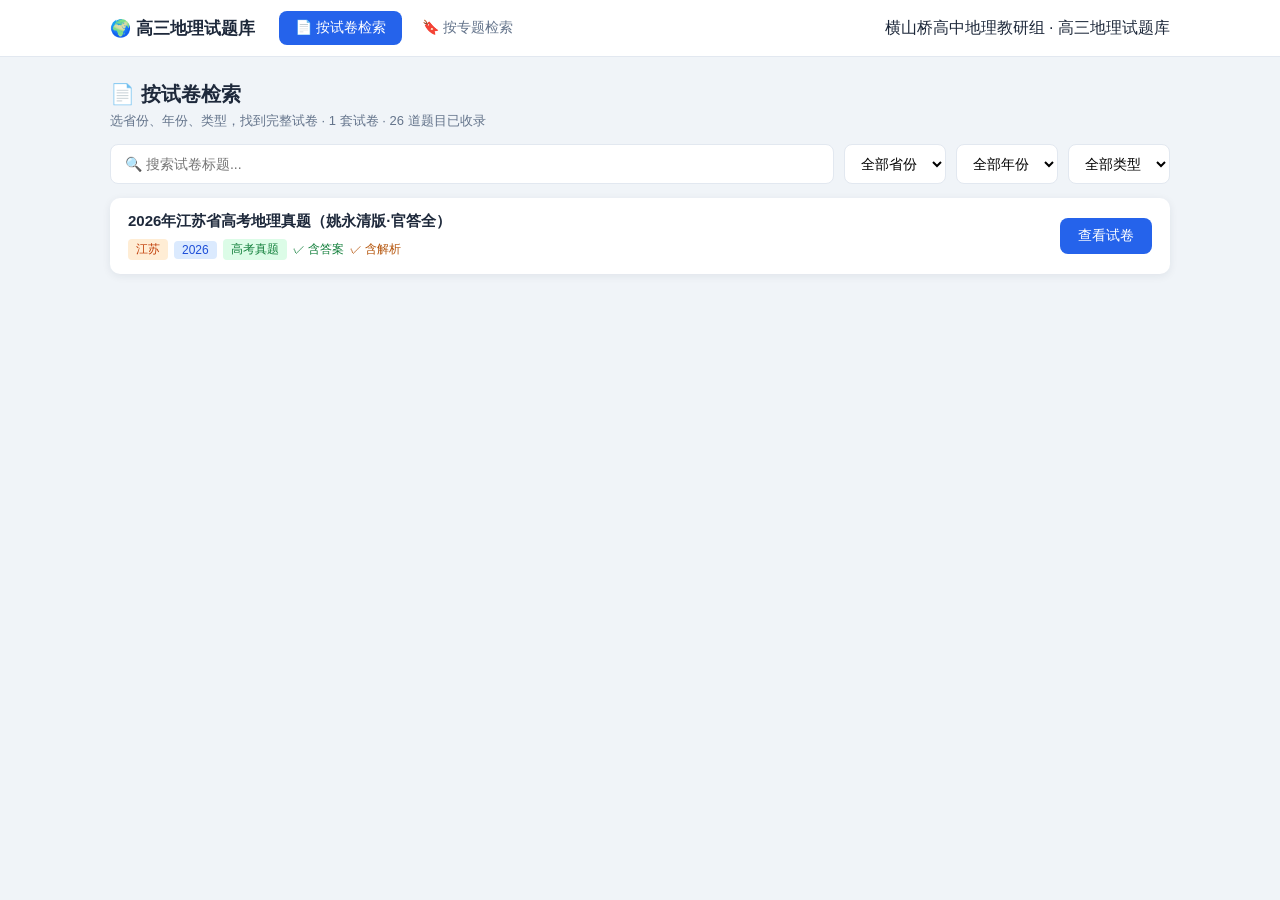
==== index.html @ 0e532f41 "update index.html" ====
<!DOCTYPE html>
<html lang="zh-CN">
<head>
  <meta charset="UTF-8">
  <meta name="viewport" content="width=device-width, initial-scale=1.0">
  <title>高三地理试题库 · 横山桥高中地理教研组</title>
  <link rel="stylesheet" href="styles.css">
</head>
<body>

  <div id="main-app">
    <header class="topbar">
      <div class="topbar-inner">
        <div class="topbar-brand">🌍 高三地理试题库</div>
        <nav class="topbar-nav">
          <button class="nav-btn active" data-tab="papers">📄 按试卷检索</button>
          <button class="nav-btn" data-tab="topics">🔖 按专题检索</button>
        </nav>
        <div class="topbar-org">横山桥高中地理教研组 · 高三地理试题库</div>
      </div>
    </header>

    <!-- 按试卷检索 -->
    <section id="tab-papers" class="tab-panel active">
      <div class="panel-header">
        <h2>📄 按试卷检索</h2>
        <p class="panel-desc">选省份、年份、类型，找到完整试卷 · <span id="stat-papers">0</span> 套试卷 · <span id="stat-questions">0</span> 道题目已收录</p>
      </div>

      <div class="search-bar">
        <input type="text" id="paper-search" class="search-input" placeholder="🔍 搜索试卷标题...">
        <select id="paper-filter-province" class="filter-select">
          <option value="">全部省份</option>
        </select>
        <select id="paper-filter-year" class="filter-select">
          <option value="">全部年份</option>
        </select>
        <select id="paper-filter-type" class="filter-select">
          <option value="">全部类型</option>
          <option>高考真题</option>
          <option>模拟题</option>
        </select>
      </div>

      <div id="paper-list" class="resource-list"></div>
    </section>

    <!-- 按专题检索 -->
    <section id="tab-topics" class="tab-panel">
      <div class="panel-header">
        <h2>🔖 按专题检索</h2>
        <p class="panel-desc">点击专题，汇集所有试卷中的相关试题，跨卷专练</p>
      </div>

      <div id="topic-overview">
        <div class="search-bar">
          <input type="text" id="topic-search" class="search-input" placeholder="🔍 输入关键词，直接全文检索所有题目（题干、材料、答案、解析、图片说明）...">
        </div>
        <div id="topic-groups"></div>
      </div>

      <div id="topic-detail" style="display:none;">
        <div class="topic-breadcrumb">
          <button id="topic-back" class="btn-ghost">← 返回专题列表</button>
          <span id="topic-current" class="topic-current"></span>
        </div>
        <div id="question-list" class="resource-list"></div>
      </div>
    </section>

  </div>

  <!-- 试卷查看层（带水印） -->
  <div id="exam-viewer" class="exam-viewer" style="display:none;">
    <div class="viewer-toolbar">
      <button id="viewer-close" class="viewer-close">✕ 关闭</button>
      <span id="viewer-title" class="viewer-title"></span>
      <a id="viewer-newtab" class="viewer-newtab" target="_blank" rel="noopener noreferrer" style="display:none;">新窗口打开 ↗</a>
    </div>
    <div class="viewer-body">
      <div id="viewer-watermark" class="viewer-watermark"></div>
      <div id="viewer-content" class="viewer-content"></div>
    </div>
  </div>

  <script src="config.js"></script>
  <script src="data.js"></script>
  <script src="app.js"></script>
</body>
</html>
---- styles.css ----
:root {
  --primary: #2563eb;
  --primary-dark: #1d4ed8;
  --bg: #f0f4f8;
  --card: #ffffff;
  --text: #1e293b;
  --text-sub: #64748b;
  --border: #e2e8f0;
  --shadow: 0 2px 8px rgba(30, 41, 59, 0.08);
  --radius: 10px;
}

* { margin: 0; padding: 0; box-sizing: border-box; }

body {
  font-family: -apple-system, BlinkMacSystemFont, "Segoe UI", "PingFang SC",
    "Hiragino Sans GB", "Microsoft YaHei", sans-serif;
  background: var(--bg);
  color: var(--text);
  min-height: 100vh;
}

/* ==================== 顶栏 ==================== */
.topbar {
  background: #fff;
  border-bottom: 1px solid var(--border);
  position: sticky; top: 0; z-index: 50;
}
.topbar-inner {
  max-width: 1100px; margin: 0 auto; padding: 0 20px;
  height: 56px; display: flex; align-items: center; gap: 24px;
}
.topbar-brand { font-weight: 700; font-size: 17px; white-space: nowrap; }
.topbar-nav { display: flex; gap: 4px; flex: 1; }
.nav-btn {
  padding: 8px 16px; border: none; background: none; border-radius: 8px;
  font-size: 14px; cursor: pointer; color: var(--text-sub); transition: all .2s;
}
.nav-btn:hover { background: var(--bg); color: var(--text); }
.nav-btn.active { background: var(--primary); color: #fff; }

/* ==================== 面板通用 ==================== */
.tab-panel { display: none; max-width: 1100px; margin: 0 auto; padding: 24px 20px 60px; }
.tab-panel.active { display: block; }
.panel-header { margin-bottom: 14px; }
.panel-header h2 { font-size: 20px; margin-bottom: 4px; }
.panel-desc { color: var(--text-sub); font-size: 13px; }

/* ==================== 搜索栏 ==================== */
.search-bar { display: flex; gap: 10px; flex-wrap: wrap; margin-bottom: 14px; }
.search-input {
  flex: 1; min-width: 200px; padding: 10px 14px;
  border: 1px solid var(--border); border-radius: 8px; font-size: 14px; outline: none;
  transition: border-color .2s;
}
.search-input:focus { border-color: var(--primary); }
.filter-select {
  padding: 10px 12px; border: 1px solid var(--border); border-radius: 8px;
  font-size: 14px; background: #fff; cursor: pointer; outline: none;
}

/* ==================== 试卷卡片 ==================== */
.resource-list { display: flex; flex-direction: column; gap: 8px; }
.exam-card {
  background: var(--card); border-radius: var(--radius); padding: 14px 18px;
  display: flex; justify-content: space-between; align-items: center; gap: 16px;
  box-shadow: var(--shadow); transition: transform .15s, box-shadow .15s;
}
.exam-card:hover { transform: translateY(-1px); box-shadow: 0 4px 16px rgba(30,41,59,.12); }
.exam-title { font-weight: 600; font-size: 15px; margin-bottom: 8px; }
.exam-meta { display: flex; flex-wrap: wrap; gap: 6px; align-items: center; }
.exam-actions { display: flex; align-items: center; gap: 8px; flex-shrink: 0; }

.badge { font-size: 12px; padding: 2px 8px; border-radius: 4px; font-weight: 500; }
.badge-year { background: #dbeafe; color: #1d4ed8; }
.badge-type { background: #dcfce7; color: #15803d; }
.badge-topic { background: #fef3c7; color: #b45309; }
.badge-province { background: #ffedd5; color: #c2410c; }
.badge-fig { background: #fce7f3; color: #9d174d; }
.badge-difficulty { background: #f1f5f9; color: #475569; }
.badge-difficulty-易 { background: #dcfce7; color: #15803d; }
.badge-difficulty-中 { background: #fef3c7; color: #b45309; }
.badge-difficulty-难 { background: #fee2e2; color: #b91c1c; }

.flag { font-size: 12px; color: var(--text-sub); }
.flag-answer { color: #15803d; }
.flag-analysis { color: #b45309; }

.btn-primary {
  padding: 9px 18px; background: var(--primary); color: #fff; border: none;
  border-radius: 8px; font-size: 14px; cursor: pointer; transition: background .2s;
  white-space: nowrap;
}
.btn-primary:hover { background: var(--primary-dark); }
.btn-sm { padding: 7px 14px; font-size: 13px; }
.btn-ghost {
  padding: 7px 14px; border: 1px solid var(--border); background: #fff;
  border-radius: 6px; font-size: 13px; cursor: pointer; color: var(--text-sub); transition: all .2s;
}
.btn-ghost:hover { border-color: var(--primary); color: var(--primary); }

/* ==================== 专题总览 ==================== */
.topic-group {
  background: var(--card); border-radius: var(--radius); padding: 14px 18px;
  box-shadow: var(--shadow); margin-bottom: 10px;
}
.topic-group-header { display: flex; align-items: center; gap: 10px; margin-bottom: 10px; }
.topic-group-header h3 { font-size: 18px; }
.group-hit { font-size: 13px; padding: 3px 12px; border-radius: 10px; background: #dbeafe; color: #1d4ed8; font-weight: 500; }
.group-hit.zero { background: #f1f5f9; color: #94a3b8; }
.topic-chips { display: flex; flex-wrap: wrap; gap: 8px; }
.topic-chip {
  padding: 8px 14px; border: 1px solid var(--border); background: #f8fafc;
  border-radius: 22px; font-size: 14px; cursor: pointer; color: var(--text);
  display: inline-flex; align-items: center; gap: 8px; transition: all .15s;
}
.topic-chip:hover { border-color: var(--primary); color: var(--primary); background: #eff6ff; }
.topic-chip.empty { opacity: .5; cursor: not-allowed; }
.chip-count {
  font-size: 13px; background: #dbeafe; color: #1d4ed8;
  border-radius: 8px; padding: 0 8px; line-height: 20px; min-width: 20px; text-align: center;
}
.topic-chip.empty .chip-count { background: #f1f5f9; color: #94a3b8; }

.topic-breadcrumb { display: flex; align-items: center; gap: 14px; margin-bottom: 16px; flex-wrap: wrap; }
.topic-current { font-size: 15px; font-weight: 600; }
.search-result-bar {
  background: #eff6ff; border: 1px solid #bfdbfe; color: #1e40af;
  border-radius: 8px; padding: 10px 16px; font-size: 13px; margin-bottom: 12px;
}

/* ==================== 题目卡片 ==================== */
.question-card {
  background: var(--card); border-radius: var(--radius); padding: 12px 16px;
  display: flex; align-items: flex-start; gap: 12px;
  box-shadow: var(--shadow); transition: transform .15s, box-shadow .15s;
}
.question-card:hover { transform: translateY(-1px); box-shadow: 0 4px 16px rgba(30,41,59,.12); }
.q-left { flex-shrink: 0; }
.q-number { font-size: 12px; font-weight: 600; color: #1d4ed8; background: #dbeafe; border-radius: 6px; padding: 4px 8px; white-space: nowrap; }
.q-main { flex: 1; min-width: 0; }
.q-desc { font-size: 14px; font-weight: 600; line-height: 1.45; margin-bottom: 5px; }
.q-content {
  font-size: 14px; line-height: 1.55; color: var(--text);
  background: #f8fafc; border: 1px solid var(--border);
  border-radius: 8px; padding: 8px 12px; margin-bottom: 6px;
  white-space: normal; word-break: break-word;
}
.q-answer, .q-analysis { margin-bottom: 6px; }
.q-answer summary, .q-analysis summary {
  cursor: pointer; user-select: none; font-size: 13px; font-weight: 600; color: #1d4ed8;
  background: #eff6ff; border: 1px solid #dbeafe; border-radius: 8px; padding: 6px 12px;
  display: inline-flex; align-items: center; gap: 6px; transition: background .15s;
}
.q-answer summary:hover { background: #dbeafe; }
.q-analysis summary { color: #7c3aed; background: #f5f3ff; border-color: #ede9fe; }
.q-analysis summary:hover { background: #ede9fe; }
.q-answer-body { font-size: 14px; line-height: 1.55; color: #166534; background: #f0fdf4; border: 1px solid #dcfce7; border-radius: 8px; padding: 8px 12px; margin-top: 6px; }
.q-analysis-body { font-size: 14px; line-height: 1.55; color: #5b21b6; background: #faf5ff; border: 1px solid #ede9fe; border-radius: 8px; padding: 8px 12px; margin-top: 6px; }

.q-source { display: flex; flex-wrap: wrap; align-items: center; gap: 6px; }
.q-paper { font-size: 12px; color: var(--text-sub); }
.q-paper-label { font-size: 11px; color: #94a3b8; }
.q-actions { flex-shrink: 0; }

/* ==================== 题目配图（多图网格） ==================== */
.q-figures { display: grid; grid-template-columns: repeat(auto-fit, minmax(200px, 1fr)); gap: 8px; margin-bottom: 8px; }
.q-figure { margin: 0; }
.q-figure img {
  width: 100%; max-height: 280px; object-fit: contain;
  border: 1px solid var(--border); border-radius: 8px; background: #f8fafc; display: block;
}
.q-figure figcaption { font-size: 12px; color: var(--text-sub); margin-top: 5px; text-align: center; }

/* ==================== 题组卡片 ==================== */
.q-group-card { border-left: 3px solid #1d4ed8; }
.q-group-size { display: inline-block; margin-top: 6px; font-size: 11px; color: #1d4ed8; background: #eff6ff; border-radius: 4px; padding: 2px 8px; }
.q-material {
  font-size: 14px; line-height: 1.55; color: var(--text);
  background: #fef3c7; border-left: 4px solid #f59e0b;
  border-radius: 6px; padding: 9px 13px; margin-bottom: 8px;
}
.q-material-tag { display: inline-block; font-size: 11px; font-weight: 600; color: #92400e; background: #fde68a; border-radius: 4px; padding: 2px 8px; margin-right: 8px; vertical-align: middle; }
.q-sub { border-top: 1px dashed var(--border); padding: 8px 0 2px; margin-bottom: 2px; }
.q-sub:first-of-type { border-top: none; padding-top: 0; }
.q-sub-head { display: flex; align-items: baseline; gap: 10px; margin-bottom: 4px; }
.q-sub-num { font-size: 13px; font-weight: 600; color: #1d4ed8; background: #dbeafe; border-radius: 4px; padding: 2px 8px; white-space: nowrap; }
.q-sub-desc { font-size: 14px; font-weight: 600; color: var(--text); }

/* ==================== 试卷查看器 ==================== */
.exam-viewer { position: fixed; inset: 0; z-index: 200; background: rgba(15, 23, 42, 0.88); display: flex; align-items: center; justify-content: center; }
.viewer-toolbar {
  position: absolute; top: 0; left: 0; right: 0; height: 52px; background: #fff;
  display: flex; align-items: center; gap: 16px; padding: 0 20px; box-shadow: var(--shadow);
}
.viewer-close { padding: 7px 16px; border: none; background: #fee2e2; color: #dc2626; border-radius: 6px; cursor: pointer; font-size: 14px; }
.viewer-close:hover { background: #fecaca; }
.viewer-title { font-weight: 600; font-size: 15px; flex: 1; min-width: 0; overflow: hidden; text-overflow: ellipsis; white-space: nowrap; }
.viewer-newtab { font-size: 13px; color: var(--primary); text-decoration: none; white-space: nowrap; }
.viewer-newtab:hover { text-decoration: underline; }
.viewer-body {
  margin-top: 52px; width: 92%; max-width: 980px; height: calc(100% - 104px);
  background: #fff; border-radius: 12px; position: relative; overflow: hidden;
}
.viewer-content { width: 100%; height: 100%; padding: 12px; z-index: 2; position: relative; }
.viewer-iframe { width: 100%; height: 100%; border: none; display: block; }
.viewer-placeholder { text-align: center; padding: 60px 30px; color: var(--text-sub); }
.vp-icon { font-size: 48px; margin-bottom: 6px; }

/* 水印层：平铺斜纹 */
.viewer-watermark { position: absolute; inset: 0; z-index: 5; pointer-events: none; display: none; background-repeat: repeat; }

/* ==================== 空状态 / 页脚 ==================== */
.empty-state { text-align: center; padding: 60px 20px; color: var(--text-sub); background: var(--card); border-radius: var(--radius); font-size: 15px; }
.footer { text-align: center; padding: 30px 20px; color: var(--text-sub); font-size: 13px; border-top: 1px solid var(--border); margin-top: 40px; background: #fff; }
.footer-small { font-size: 11px; margin-top: 6px; opacity: .7; }

/* ==================== 响应式 ==================== */
@media (max-width: 640px) {
  .topbar-inner { flex-wrap: wrap; height: auto; padding: 10px 16px; }
  .topbar-brand { width: 100%; text-align: center; margin-bottom: 6px; }
  .topbar-nav { width: 100%; justify-content: center; }
  .exam-card { flex-direction: column; align-items: flex-start; }
  .question-card { flex-direction: column; }
  .q-actions { width: 100%; }
  .search-bar { flex-direction: column; }
  .filter-select { width: 100%; }
  .q-figures { grid-template-columns: 1fr; }
  .viewer-body { width: 100%; height: calc(100% - 52px); border-radius: 0; }
}
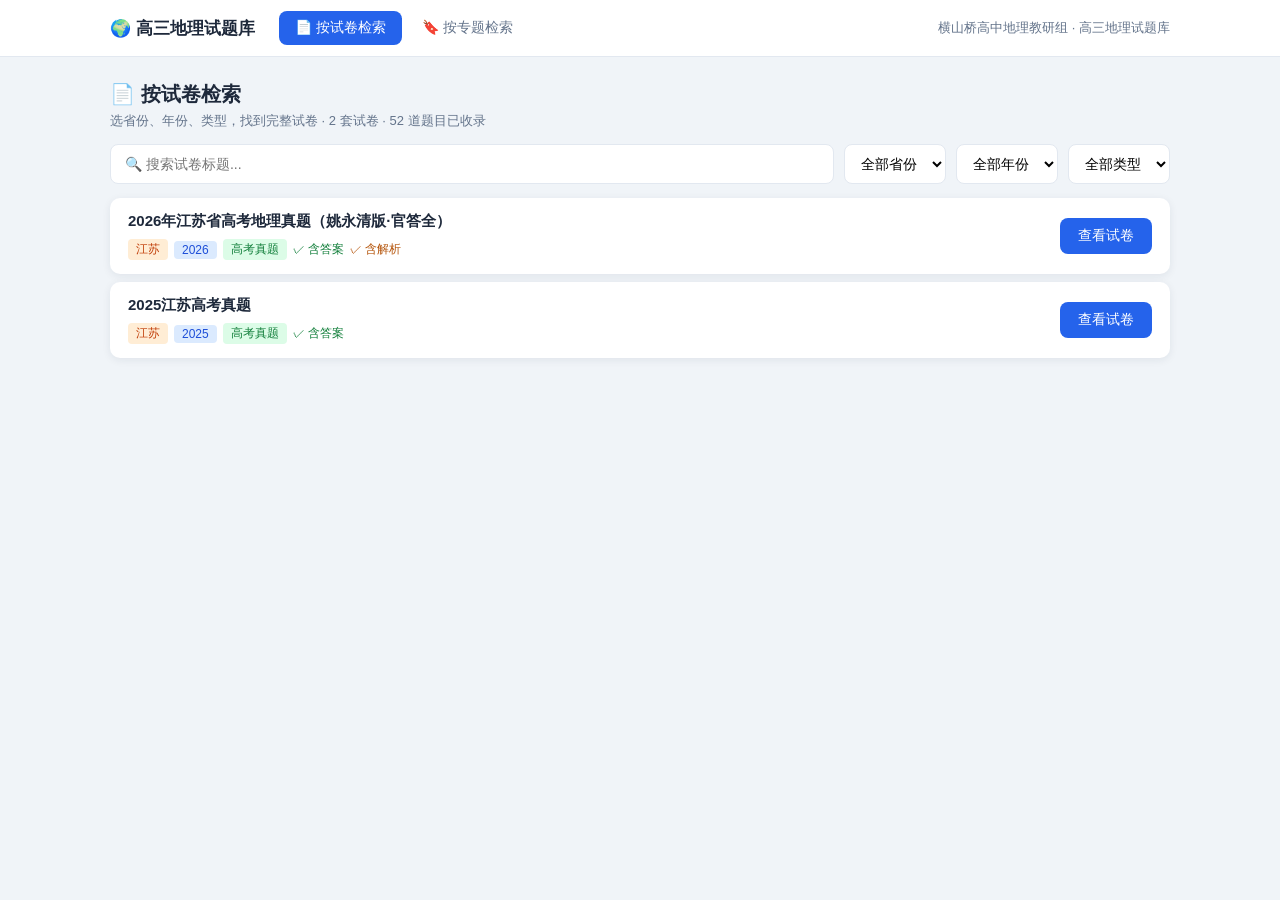
==== commit db5069ab: "update index.html" ====
--- a/index.html
+++ b/index.html
@@ -84,7 +84,6 @@
   </div>
 
   <script src="config.js"></script>
-  <script src="data.js"></script>
   <script src="app.js"></script>
 </body>
 </html>
--- a/styles.css
+++ b/styles.css
@@ -32,6 +32,7 @@
 }
 .topbar-brand { font-weight: 700; font-size: 17px; white-space: nowrap; }
 .topbar-nav { display: flex; gap: 4px; flex: 1; }
+.topbar-org { font-size: 13px; color: var(--text-sub); white-space: nowrap; }
 .nav-btn {
   padding: 8px 16px; border: none; background: none; border-radius: 8px;
   font-size: 14px; cursor: pointer; color: var(--text-sub); transition: all .2s;
@@ -220,6 +221,7 @@
   .topbar-inner { flex-wrap: wrap; height: auto; padding: 10px 16px; }
   .topbar-brand { width: 100%; text-align: center; margin-bottom: 6px; }
   .topbar-nav { width: 100%; justify-content: center; }
+  .topbar-org { width: 100%; text-align: center; margin-top: 4px; }
   .exam-card { flex-direction: column; align-items: flex-start; }
   .question-card { flex-direction: column; }
   .q-actions { width: 100%; }
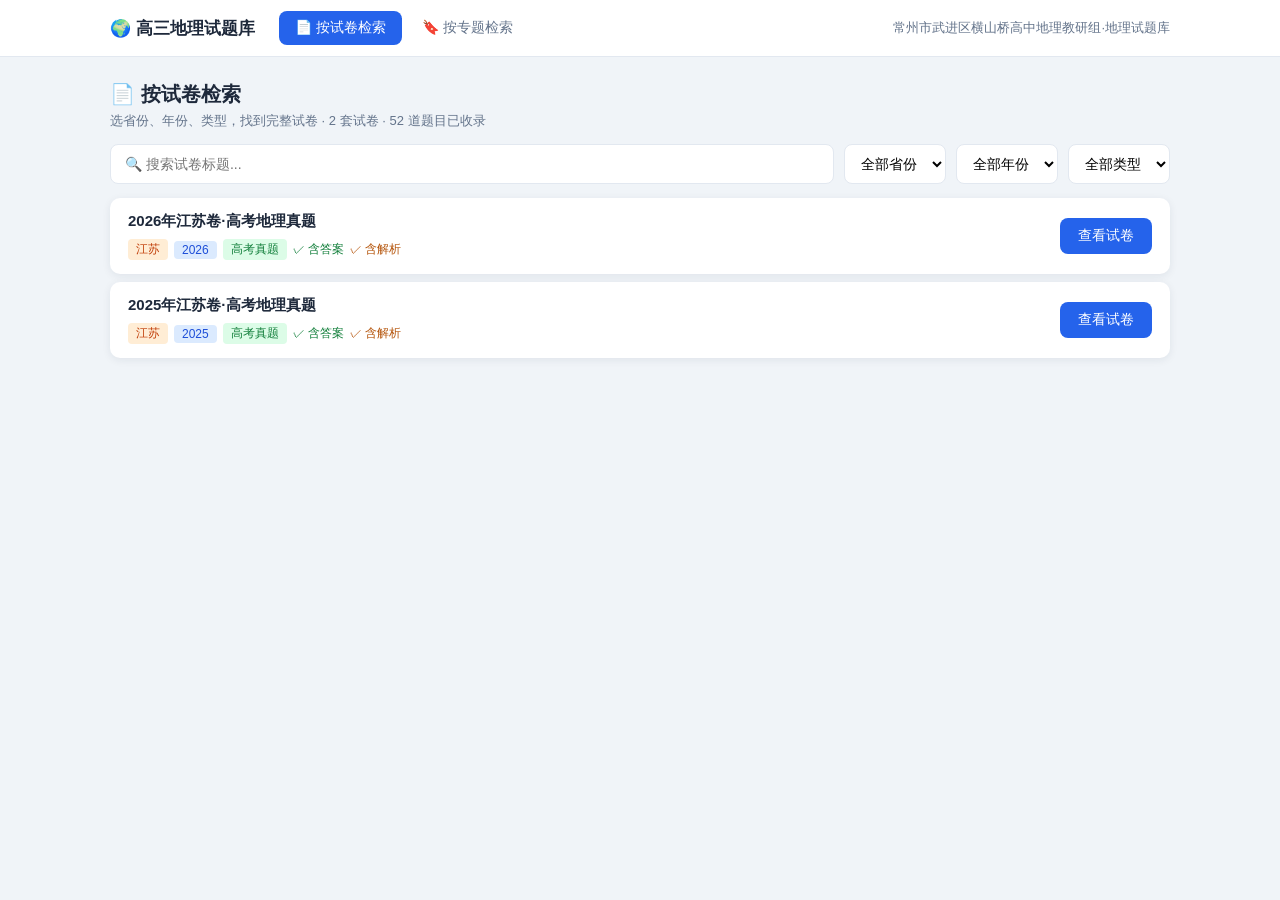
==== commit d95f4873: "update index.html" ====
--- a/index.html
+++ b/index.html
@@ -16,7 +16,7 @@
           <button class="nav-btn active" data-tab="papers">📄 按试卷检索</button>
           <button class="nav-btn" data-tab="topics">🔖 按专题检索</button>
         </nav>
-        <div class="topbar-org">横山桥高中地理教研组 · 高三地理试题库</div>
+        <div class="topbar-org">常州市武进区横山桥高中地理教研组·地理试题库</div>
       </div>
     </header>
 
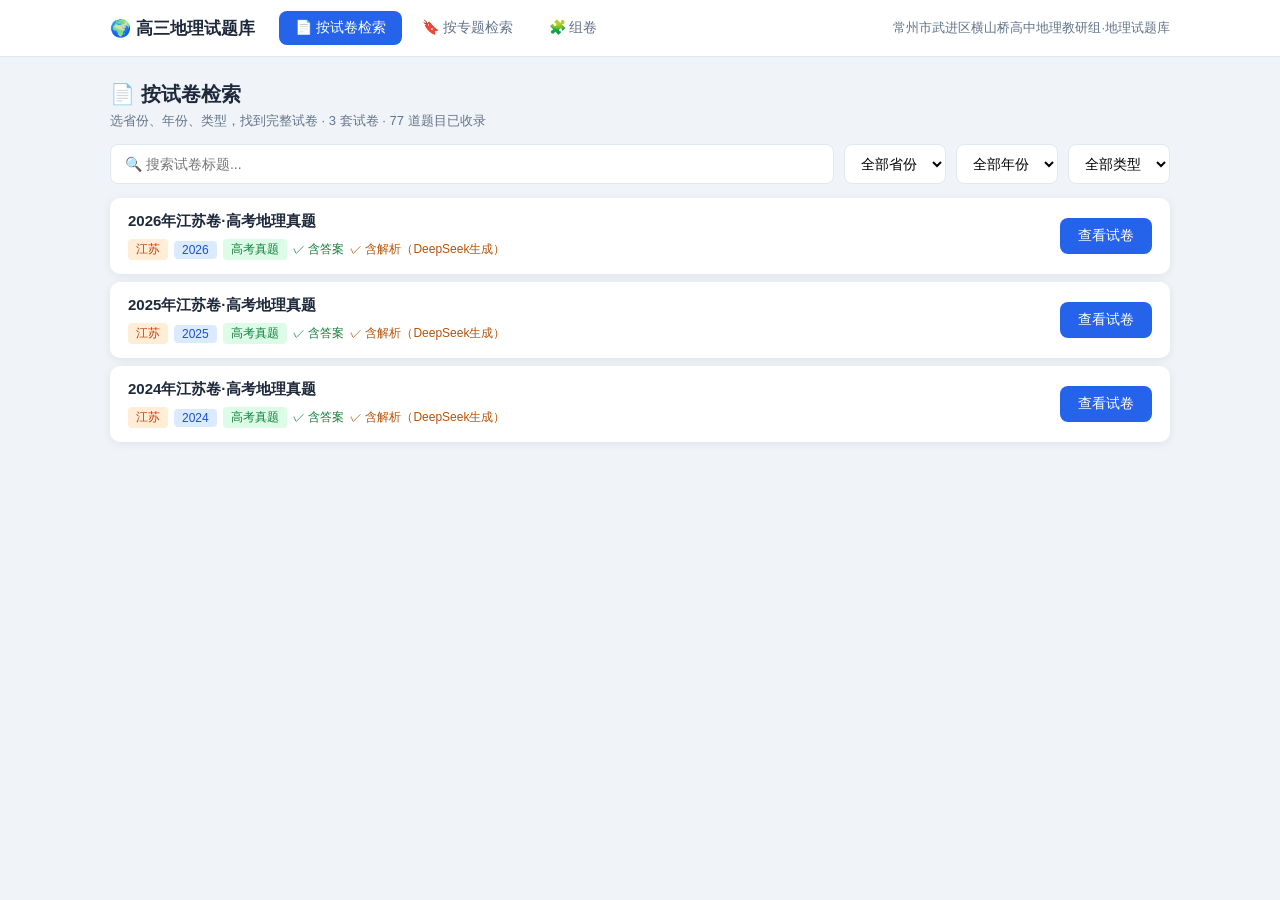
==== commit 94bc7f8a: "update index.html" ====
--- a/index.html
+++ b/index.html
@@ -15,6 +15,7 @@
         <nav class="topbar-nav">
           <button class="nav-btn active" data-tab="papers">📄 按试卷检索</button>
           <button class="nav-btn" data-tab="topics">🔖 按专题检索</button>
+          <button class="nav-btn" data-tab="compose">🧩 组卷</button>
         </nav>
         <div class="topbar-org">常州市武进区横山桥高中地理教研组·地理试题库</div>
       </div>
@@ -68,6 +69,41 @@
       </div>
     </section>
 
+    <!-- 组卷 -->
+    <section id="tab-compose" class="tab-panel">
+      <div class="panel-header">
+        <h2>🧩 按专题组卷</h2>
+        <p class="panel-desc">选择专题、难度和题量，自动抽题组成一份练习卷，可导出 Word</p>
+      </div>
+
+      <div class="compose-controls">
+        <div class="compose-field">
+          <label>专题（按住 Ctrl 多选）</label>
+          <select id="compose-topics" class="compose-topics" multiple size="6"></select>
+        </div>
+        <div class="compose-field">
+          <label>难度</label>
+          <select id="compose-diff" class="filter-select">
+            <option value="">全部</option>
+            <option>易</option>
+            <option>中</option>
+            <option>难</option>
+          </select>
+        </div>
+        <div class="compose-field">
+          <label>题量</label>
+          <input type="number" id="compose-count" class="search-input" value="10" min="1" max="60" style="width:110px;">
+        </div>
+        <button class="btn-primary" id="compose-btn" style="align-self:flex-end;">🎲 随机组题</button>
+      </div>
+
+      <div id="compose-result" class="resource-list"></div>
+      <div id="compose-actions" class="form-actions" style="display:none;">
+        <button class="btn-primary" id="export-student">📄 导出 Word（学生版）</button>
+        <button class="btn-primary" id="export-teacher">📄 导出 Word（教师版·含答案解析）</button>
+      </div>
+    </section>
+
   </div>
 
   <!-- 试卷查看层（带水印） -->
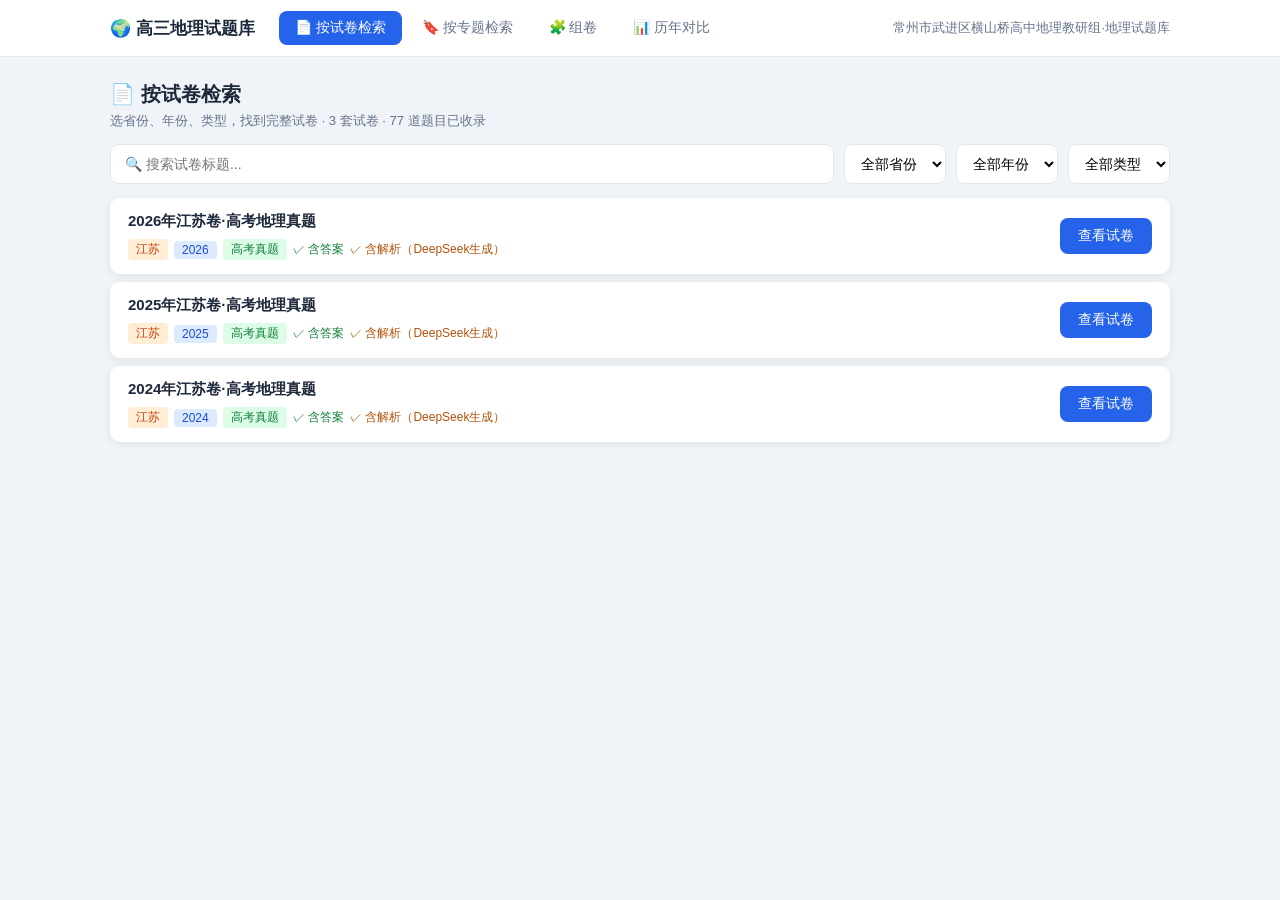
==== commit 0e185fe3: "update index.html" ====
--- a/index.html
+++ b/index.html
@@ -16,6 +16,7 @@
           <button class="nav-btn active" data-tab="papers">📄 按试卷检索</button>
           <button class="nav-btn" data-tab="topics">🔖 按专题检索</button>
           <button class="nav-btn" data-tab="compose">🧩 组卷</button>
+          <button class="nav-btn" data-tab="compare">📊 历年对比</button>
         </nav>
         <div class="topbar-org">常州市武进区横山桥高中地理教研组·地理试题库</div>
       </div>
@@ -104,6 +105,26 @@
       </div>
     </section>
 
+    <!-- 历年对比 -->
+    <section id="tab-compare" class="tab-panel">
+      <div class="panel-header">
+        <h2>📊 历年题型对比</h2>
+        <p class="panel-desc">对比各年份的题型结构和专题考查分布，辅助复习重点判断</p>
+      </div>
+      <div class="compare-section">
+        <h3>题型结构</h3>
+        <div id="compare-structure"></div>
+      </div>
+      <div class="compare-section">
+        <h3>专题分布对比</h3>
+        <div id="compare-topics"></div>
+      </div>
+      <div class="compare-section">
+        <h3>高频考点 TOP 10</h3>
+        <div id="compare-top"></div>
+      </div>
+    </section>
+
   </div>
 
   <!-- 试卷查看层（带水印） -->
--- a/styles.css
+++ b/styles.css
@@ -59,6 +59,13 @@
   padding: 10px 12px; border: 1px solid var(--border); border-radius: 8px;
   font-size: 14px; background: #fff; cursor: pointer; outline: none;
 }
+
+/* ==================== 组卷 ==================== */
+.compose-controls { display: flex; gap: 12px; flex-wrap: wrap; align-items: flex-end; margin-bottom: 18px; }
+.compose-field { display: flex; flex-direction: column; gap: 5px; }
+.compose-field label { font-size: 13px; color: var(--text-sub); font-weight: 500; }
+.compose-topics { min-width: 260px; padding: 9px 12px; border: 1px solid var(--border); border-radius: 8px; font-size: 14px; background: #fff; }
+.form-actions { display: flex; gap: 10px; flex-wrap: wrap; margin-top: 16px; }
 
 /* ==================== 试卷卡片 ==================== */
 .resource-list { display: flex; flex-direction: column; gap: 8px; }
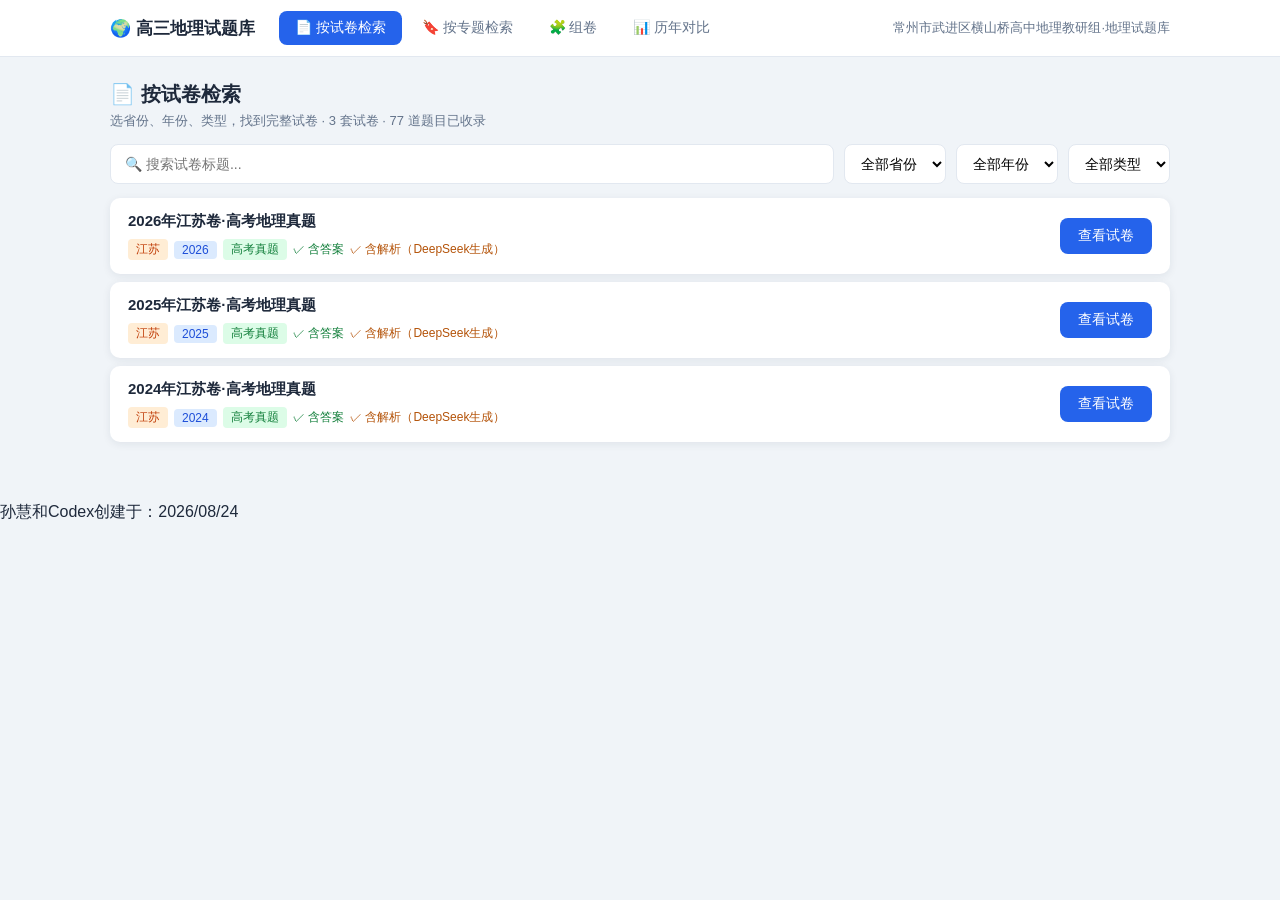
==== commit b0aba0d9: "update index.html" ====
--- a/index.html
+++ b/index.html
@@ -109,21 +109,23 @@
     <section id="tab-compare" class="tab-panel">
       <div class="panel-header">
         <h2>📊 历年题型对比</h2>
-        <p class="panel-desc">对比各年份的题型结构和专题考查分布，辅助复习重点判断</p>
-      </div>
-      <div class="compare-section">
-        <h3>题型结构</h3>
-        <div id="compare-structure"></div>
+        <p class="panel-desc">对比各年份的专题考查分布，辅助复习重点判断</p>
       </div>
       <div class="compare-section">
         <h3>专题分布对比</h3>
         <div id="compare-topics"></div>
       </div>
       <div class="compare-section">
-        <h3>高频考点 TOP 10</h3>
-        <div id="compare-top"></div>
+        <h3>选择题 高频考点</h3>
+        <div id="compare-top-choice"></div>
+      </div>
+      <div class="compare-section">
+        <h3>综合题 高频考点</h3>
+        <div id="compare-top-comprehensive"></div>
       </div>
     </section>
+
+    <footer class="site-credit">孙慧和Codex创建于：2026/08/24</footer>
 
   </div>
 
--- a/styles.css
+++ b/styles.css
@@ -66,6 +66,20 @@
 .compose-field label { font-size: 13px; color: var(--text-sub); font-weight: 500; }
 .compose-topics { min-width: 260px; padding: 9px 12px; border: 1px solid var(--border); border-radius: 8px; font-size: 14px; background: #fff; }
 .form-actions { display: flex; gap: 10px; flex-wrap: wrap; margin-top: 16px; }
+
+/* ==================== 历年对比 ==================== */
+.compare-section { background: #fff; border: 1px solid var(--border); border-radius: 10px; padding: 16px 20px; margin-bottom: 14px; box-shadow: var(--shadow); }
+.compare-section h3 { font-size: 15px; margin-bottom: 12px; }
+.compare-table { width: 100%; border-collapse: collapse; font-size: 13px; }
+.compare-table th, .compare-table td { border: 1px solid var(--border); padding: 6px 10px; text-align: center; }
+.compare-table th { background: #f8fafc; font-weight: 600; }
+.compare-table td:first-child, .compare-table th:first-child { text-align: left; }
+.compare-group-row td { background: #eff6ff; font-weight: 600; color: #1e3a8a; text-align: left; }
+.top-row { display: flex; align-items: center; gap: 10px; margin-bottom: 8px; }
+.top-name { width: 110px; flex-shrink: 0; font-size: 13px; }
+.top-bar { flex: 1; height: 14px; background: #f1f5f9; border-radius: 7px; overflow: hidden; }
+.top-bar-fill { height: 100%; background: #2563eb; border-radius: 7px; }
+.top-count { width: 52px; flex-shrink: 0; font-size: 12px; color: var(--text-sub); text-align: right; }
 
 /* ==================== 试卷卡片 ==================== */
 .resource-list { display: flex; flex-direction: column; gap: 8px; }
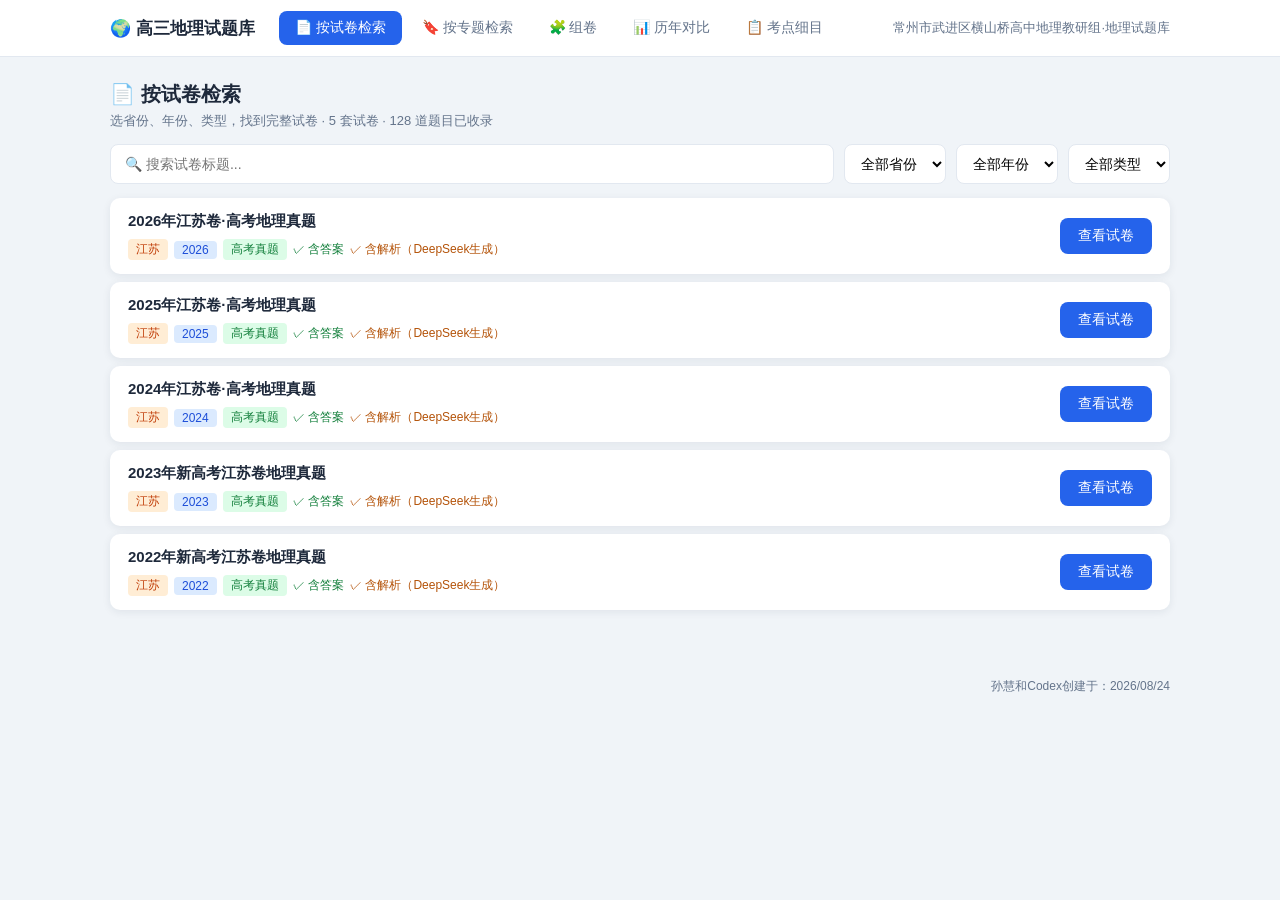
==== commit 8c2231d3: "update index.html" ====
--- a/index.html
+++ b/index.html
@@ -17,6 +17,7 @@
           <button class="nav-btn" data-tab="topics">🔖 按专题检索</button>
           <button class="nav-btn" data-tab="compose">🧩 组卷</button>
           <button class="nav-btn" data-tab="compare">📊 历年对比</button>
+          <button class="nav-btn" data-tab="exampoints">📋 考点细目</button>
         </nav>
         <div class="topbar-org">常州市武进区横山桥高中地理教研组·地理试题库</div>
       </div>
@@ -125,6 +126,15 @@
       </div>
     </section>
 
+    <!-- 考点细目表 -->
+    <section id="tab-exampoints" class="tab-panel">
+      <div class="panel-header">
+        <h2>📋 高考考点细目表</h2>
+        <p class="panel-desc">按年份展示江苏卷的题号、难度系数和详细知识点</p>
+      </div>
+      <div id="exampoints-list"></div>
+    </section>
+
     <footer class="site-credit">孙慧和Codex创建于：2026/08/24</footer>
 
   </div>
--- a/styles.css
+++ b/styles.css
@@ -236,6 +236,7 @@
 .empty-state { text-align: center; padding: 60px 20px; color: var(--text-sub); background: var(--card); border-radius: var(--radius); font-size: 15px; }
 .footer { text-align: center; padding: 30px 20px; color: var(--text-sub); font-size: 13px; border-top: 1px solid var(--border); margin-top: 40px; background: #fff; }
 .footer-small { font-size: 11px; margin-top: 6px; opacity: .7; }
+.site-credit { max-width: 1100px; margin: 0 auto; padding: 8px 20px 24px; text-align: right; color: var(--text-sub); font-size: 12px; }
 
 /* ==================== 响应式 ==================== */
 @media (max-width: 640px) {
